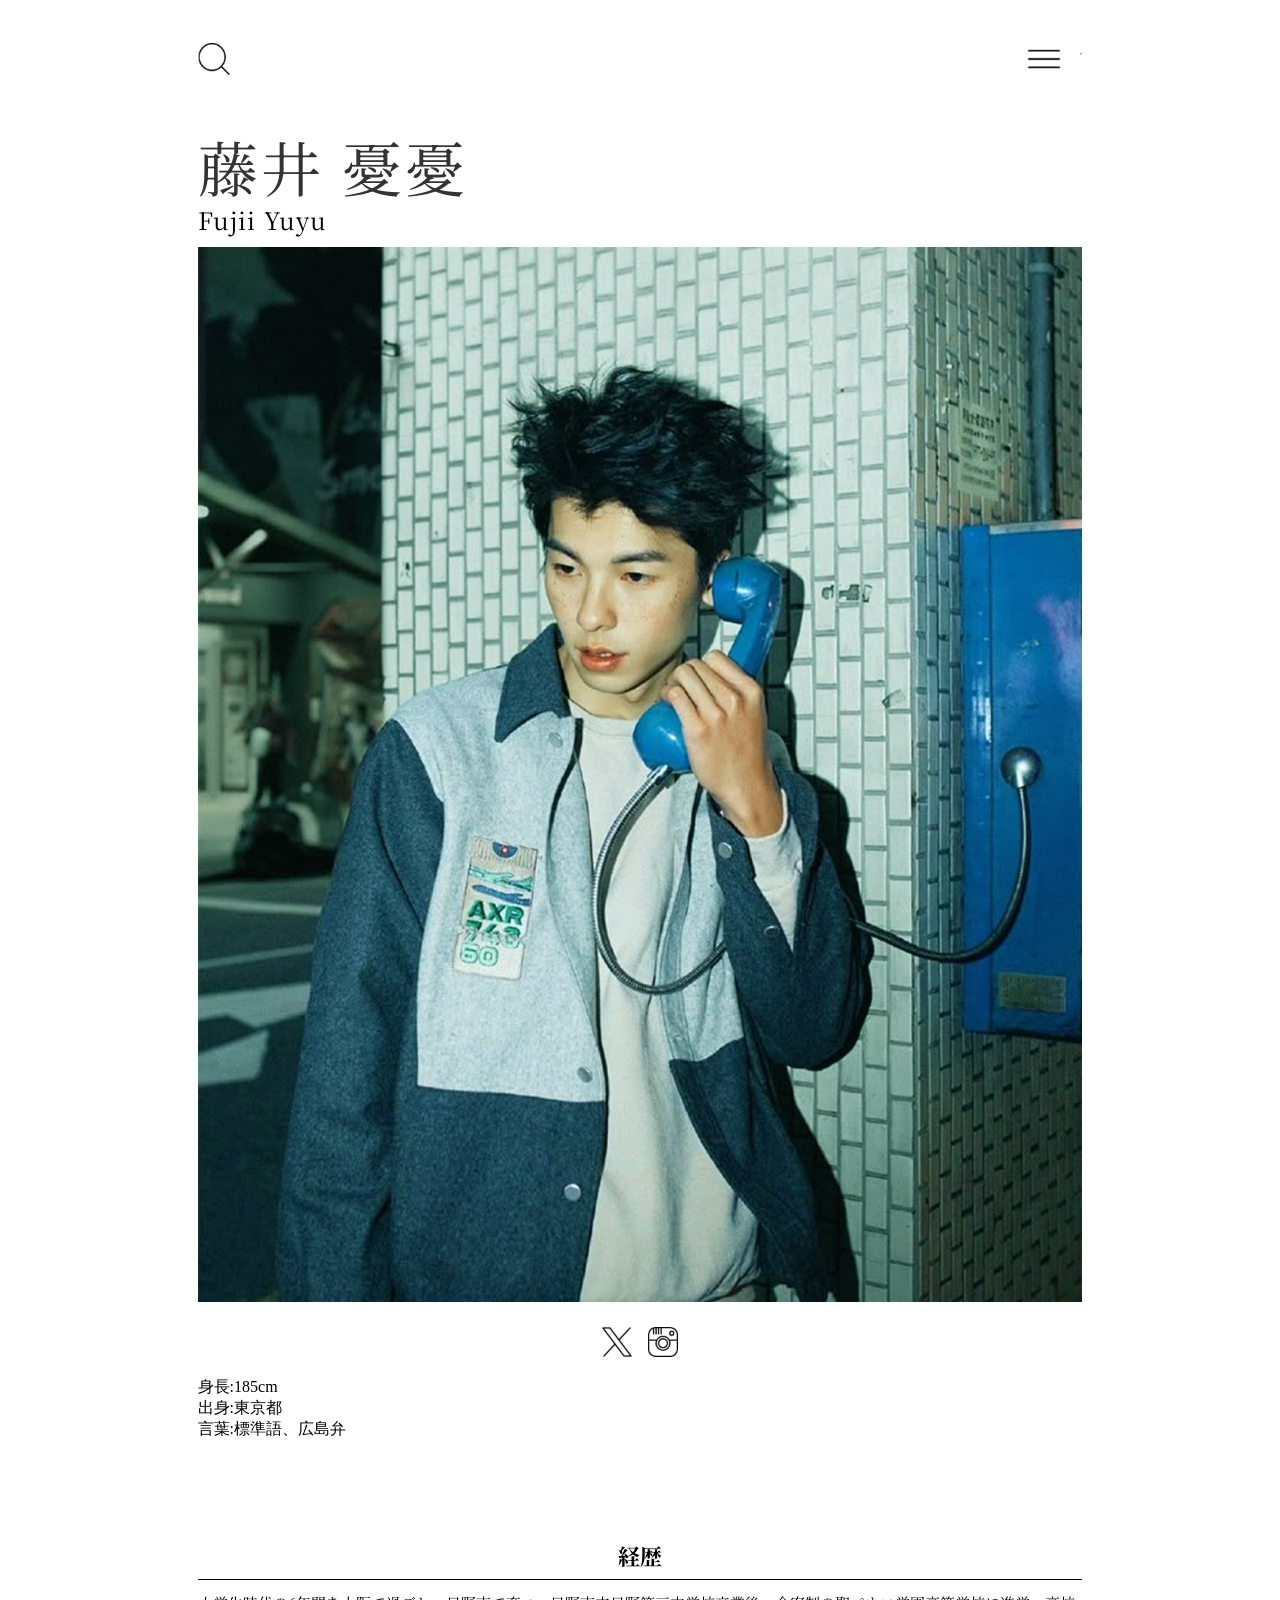
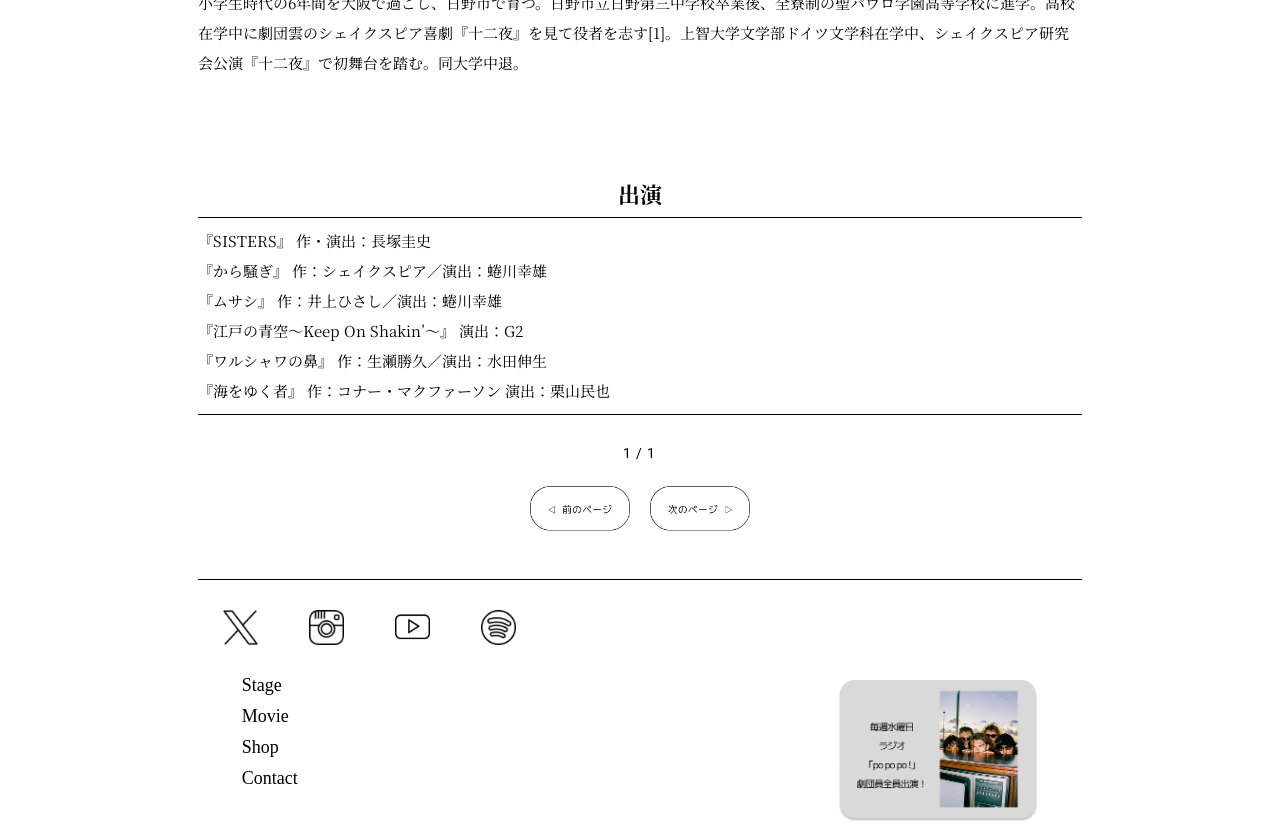
==== docs/index.html @ 7b4c2f34 "Add files via upload" ====
<!DOCT<!DOCTYPE html>
<html lang="ja">
<head>
  <meta charset="UTF-8">
  <meta name="viewport" content="width=device-width, initial-scale=1.0">
  <title>藤井憂憂サンプル</title>
<link rel="stylesheet" href="css/reset.css">
<link rel="stylesheet" href="css/style.css">
<link rel="preconnect" href="https://fonts.googleapis.com">
<link rel="preconnect" href="https://fonts.gstatic.com" crossorigin>
<link href="https://fonts.googleapis.com/css2?family=Noto+Sans+JP:wght@100..900&family=Noto+Serif+JP:wght@200..900&family=Roboto:ital,wght@0,100..900;1,100..900&display=swap" rel="stylesheet">
</head>
<body>
  <header>
   <h1>
    <a href="index.html" class="logo">
      <img src="img/logo2.png" alt="虫眼鏡">
    </a>
    <a href="index.html" class="logo">
      <img src="img/logo.png" alt="ハンバーガー">
    </a>
   </h1>
   <hr>
  </header>

<div class="hero">
  <h2>藤井 憂憂</h2>
  <p>Fujii Yuyu</p>
  <a href="#about">
    <img src="img/senzai.png" alt="宣材写真">
  </a>

 <div class="sns-icons">
  <a href="https://x.com/fujii_uu" target="_blank">
<img src="img/X.png" alt="x">
  </a>
  <a href="https://www.instagram.com/fujii_uu/" target="_blank">
   <img src="img/instagram.png" alt="instagram">
  </a>
 </div>

 <div class="profile-text">
  身長:185cm<br>
  出身:東京都<br>
  言葉:標準語、広島弁
 </div>

 <div class="profile-title">
  経歴
 </div>

 <div class="long-line"></div>
 
 <div class="profile-text career-text">
  小学生時代の6年間を大阪で過ごし、日野市で育つ。日野市立日野第三中学校卒業後、全寮制の聖パウロ学園高等学校に進学。高校在学中に劇団雲のシェイクスピア喜劇『十二夜』を見て役者を志す[1]。上智大学文学部ドイツ文学科在学中、シェイクスピア研究会公演『十二夜』で初舞台を踏む。同大学中退。
 </div>

  <div class="profile-title">
  出演
 </div>

 <div class="long-line"></div>

 <div class="profile-text career-text">
  『SISTERS』 作・演出：長塚圭史<br>
  『から騒ぎ』 作：シェイクスピア／演出：蜷川幸雄<br>
  『ムサシ』 作：井上ひさし／演出：蜷川幸雄<br>
  『江戸の青空～Keep On Shakin’～』 演出：G2<br>
  『ワルシャワの鼻』 作：生瀬勝久／演出：水田伸生<br>
  『海をゆく者』 作：コナー・マクファーソン 演出：栗山民也
 </div>

 <div class="long-line"></div>

<div class="page-number">
  <span class="roboto">1</span><span class="roboto"> / </span><span class="roboto">1</span>
</div>


<div class="page-navigation">
  <button class="nav-button prev" onclick="location.href='new-stage.html'">
    <img src="img/prev.png" alt="前のページへ">
  </button>
  <button class="nav-button next" onclick="location.href='new-stage.html'">
    <img src="img/next.png" alt="次のページへ">
  </button>
</div>


 <div class="long-line"></div>

 <div class="left-sns-icons">
  <a href="https://x.com/FUJII_UU" target="_blank">
   <img src="img/X.png" alt="x">
  </a>
  <a href="https://www.instagram.com/fujii_uu/" target="_blank">
    <img src="img/instagram.png" alt="instagram">
  </a>
  <a href="https://youtu.be/8ujiOyMPxug" target="_blank">
    <img src="img/youtube.png" alt="youtube">
  </a>
  <a href="https://open.spotify.com/intl-ja" target="_blank">
    <img src="img/spotify.png" alt="spotify">
  </a>
</div>



<div class="footer-layout">
  <div class="footer-links">
    <a href="#">Stage</a>
    <a href="#">Movie</a>
    <a href="#">Shop</a>
    <a href="#">Contact</a>
  </div>

  <div class="footer-image">
    <a href="https://x.com/FUJII_UU" target="_blank">
     <img src="img/rajio.png" alt="ラジオ">
    </a>
  </div>
</div>

</body> 
</html>
---- docs/css/style.css ----
@charset "UTF-8";


.sans {
  font-family: "Roboto", "Noto Sans JP", sans-serif;
}

.serif {
  font-family: "Roboto", "Noto Serif JP", serif;
}

header {
  display: flex;
  justify-content: space-between;
  align-items: center;
  width: 70%;
  margin: auto;
}

h1{
  display: flex;
  justify-content: space-between;
  align-items: center;
  width: 100%;
}
.logo {
  display: block;
}

.logo img {
  width: 70%;
  display: block;
  height: auto;
  margin-top: 10px;
}

.profile-text.career-text {
  font-family: 'Noto Serif JP', serif;
  font-size: 15px;
  line-height: 2;
}

.hero h2 {
  font-family: 'Noto Serif JP', serif;
  font-size: 60px;
  font-weight: 400;
  letter-spacing: 0.05em;
  line-height: 1.2;
  color: #333;
  text-align: left;
  margin-top: 30;
  margin-bottom: 0;
}

.hero p {
  font-family: 'Noto Serif JP', serif; /* 明朝体に */
  font-size: 24px;                    /* 好みのサイズに */
  font-weight: 400;                   /* 標準の太さ */
  color: black;                       /* 少し薄めのグレー */
  text-align: left;                /* 中央寄せ */
  margin-top: 0;                    /* 上の余白をなくす */
  margin-bottom: 10px;            /* 下の余白 */
  letter-spacing: 0.05em;           /* 文字間隔 */
}

.sns-icons {
  display: flex;
  justify-content: center; /* 真ん中寄せ */
  gap: 16px; /* アイコン同士の間隔 */
  margin: 20px 0;
}

.sns-icons img {
  width: 30px !important;
  height: auto !important;
  display: inline-block;
}


.reservation-buttons {
  display: flex;
  justify-content: center;
  align-items: center;
  gap: 16px;
  margin-top: 100px;
  margin-bottom: 40px;
  text-align: center;
}

.reserve-button {
  width: 200px !important;
  height: auto !important;
  max-width: 100%;
  display: block;
}

.hero {
  width: 70%;
  margin: 0 auto;
}



 .hero img{
  width: 100%;
  height: auto;
  display: block;
  margin: 5px auto 0;
}


 .story-text{
  margin-top: 10px;
  font-size: 15px;
  text-align: left;
  line-height: 2;
  font-family: "Noto Serif JP", serif;
 }

 .story-title,
 .profile-title {
  margin-top: 100px;
  font-size: 22px;
  font-weight: bold;
  font-family: "Noto Serif JP", serif;
  text-align: center;
 }
 .story-title {
  padding-top: 20px; /* margin-top の代わりに使う */
}

.cast-member {
  text-align: center;
  width: 22%;
  flex-shrink: 0;
  margin: 0;
  padding: 0;
}

.cast-images {
  display: flex;
  gap: 1vw;
  justify-content: center;
  margin-top: 30px;
  width: 100%;
  margin: 30px auto;
  flex-wrap: nowrap;
}

.cast-images img{
  width:100% ;
  height: auto;
  object-fit: cover;
  border-radius: 8px;
  margin: 0;
}

.cast-role {
  margin-top: 8px;
  font-size: 14px;
  font-weight: bold;
  font-family:"Noto Serif JP", serif;
}

.cast-name {
  font-size: 13px;
  color: black;
  font-family: "Noto Serif JP",serif;
}
 .long-line {
  width: 100%;
  height: 1px;
  background-color: black;
  margin: 8px 0;
 }


.centered-image {
  text-align: center;
  margin: 10% auto;
}

.centered-image img {
  width: 70%;
  height: auto;
  display: inline-block;
}

.bonus {
  text-align: center;
  margin: 10% auto;
}

.bonus img {
  width: 100%;
  height: auto;
  display: inline-block;
}







.page-number {
  font-family: "Roboto", sans-serif;
  text-align: center;
  font-size: 14px;
  color: black;
  margin-top: 30px;
  margin-bottom: 20px;
  letter-spacing: 1px;
}

.page-navigation {
  display: flex;
  justify-content: center;
  gap: 20px;
  margin-top: 10px;
}

.nav-button {
  background: none;
  border: none;
  cursor: pointer;
  padding: 0;
  margin-bottom: 40px;
}

.nav-button img {
  width: 100px; /* ボタン画像の大きさ調整 */
  height: auto;
  display: block;
}

.left-sns-icons {
  display: flex;
  gap: 4vw;
  align-items: center;
  justify-content: flex-start;
  margin-left: 20px;
  margin-top: 25px;
  margin-left: 25px;
}
.left-sns-icons img {
  width: 5vw;
  height: auto;
  max-width: 35px;
  min-width: 15px;
}

.short-line {
  width: 50%;
  height: 1px;
  background-color: black;
  margin: 8px 0;
  margin-top: 25px;
}

.footer-layout {
  display: flex;
  justify-content: space-between;
  align-items: flex-start;
  width: 90%;
  margin: 0 auto;
}

.footer-links {
  display: flex;
  flex-direction: column; /* 縦に並べる */
  gap: 10px;
  margin-top: 30px;
}

.footer-links a {
  text-decoration: none;
  color: black;
  transition: opacity 0.3s;
  font-size: 18px;
}

.footer-links a:hover {
  opacity: 0.7;
}

.footer-image {
  margin-top: 30px;
  padding-top: 0;
}
.footer-image img {
  width: 200px; /* 好みに応じて調整 */
  height: auto;
  display: block;
}



@media screen and (max-width: 600px) {
  .footer-layout {
    flex-direction: column;
    align-items: center;
    text-align: center;
  }

  .footer-image {
    margin-top: 20px;
  }
}
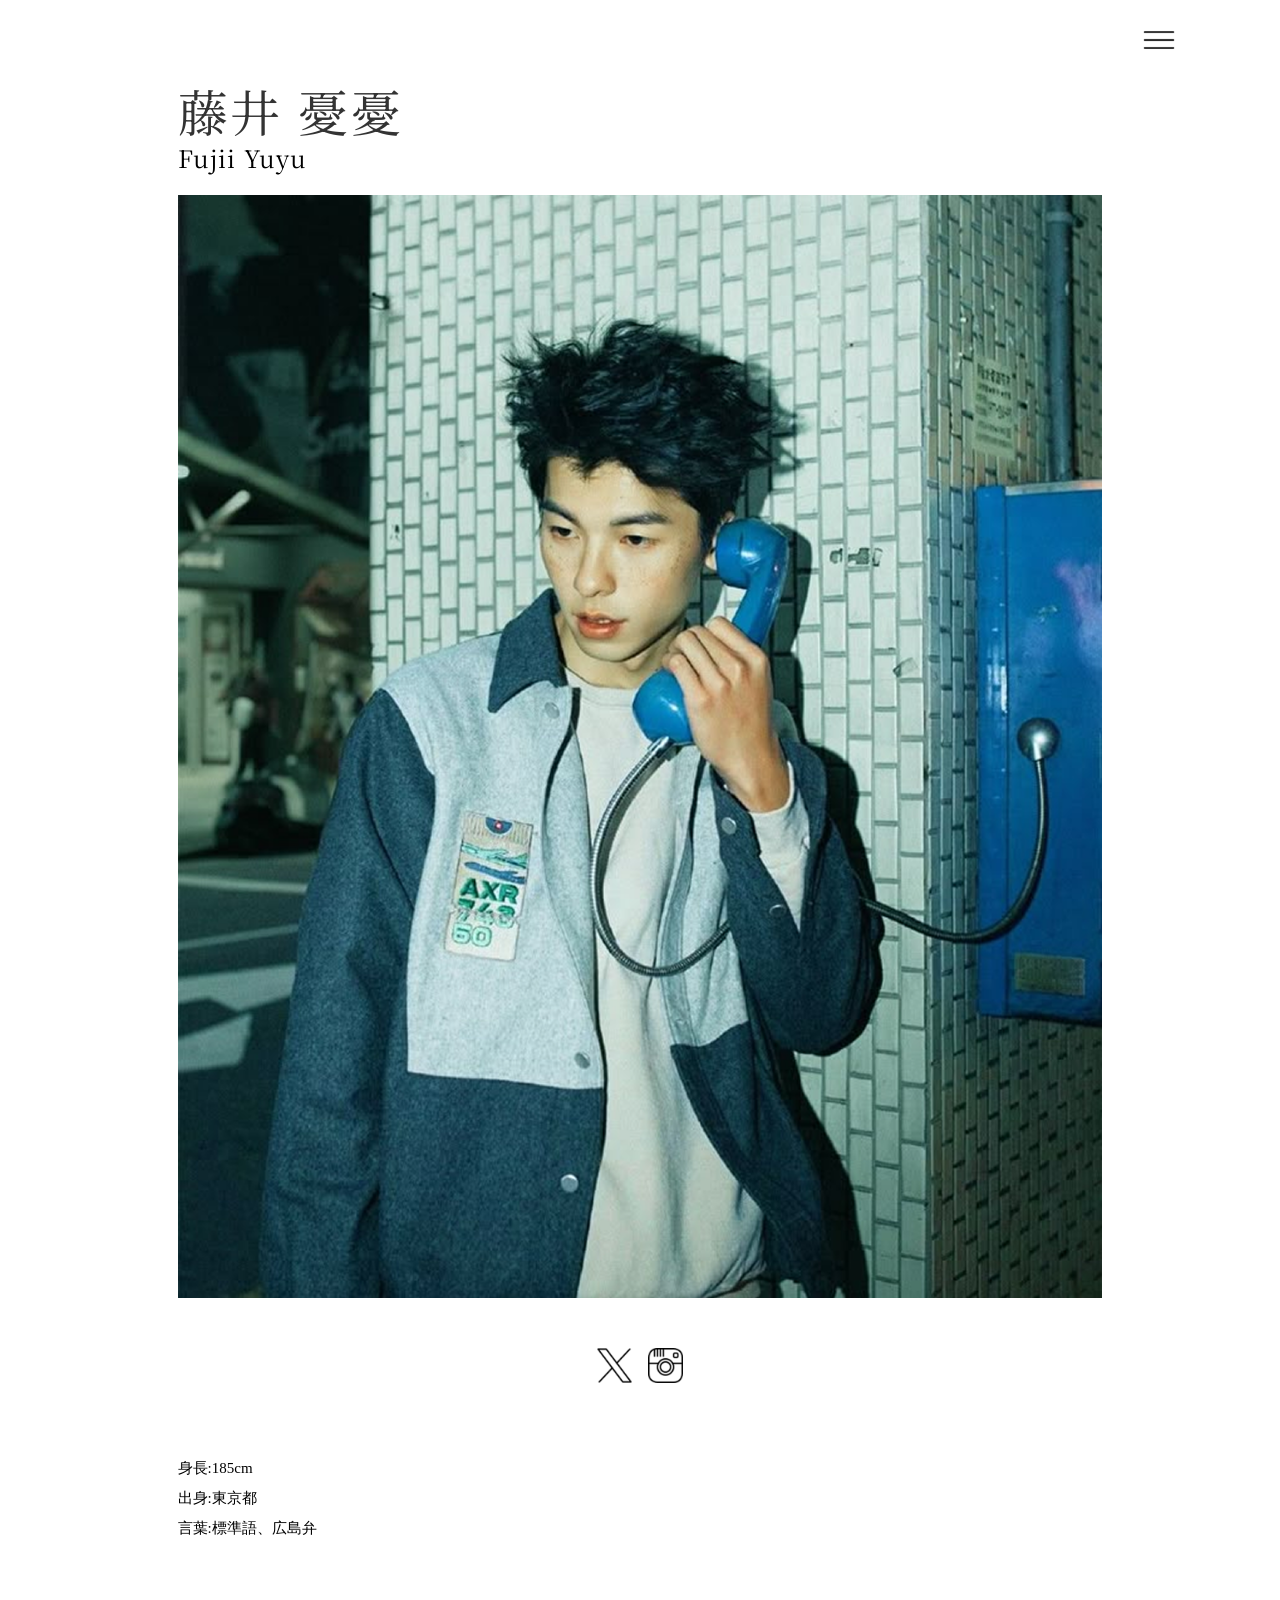
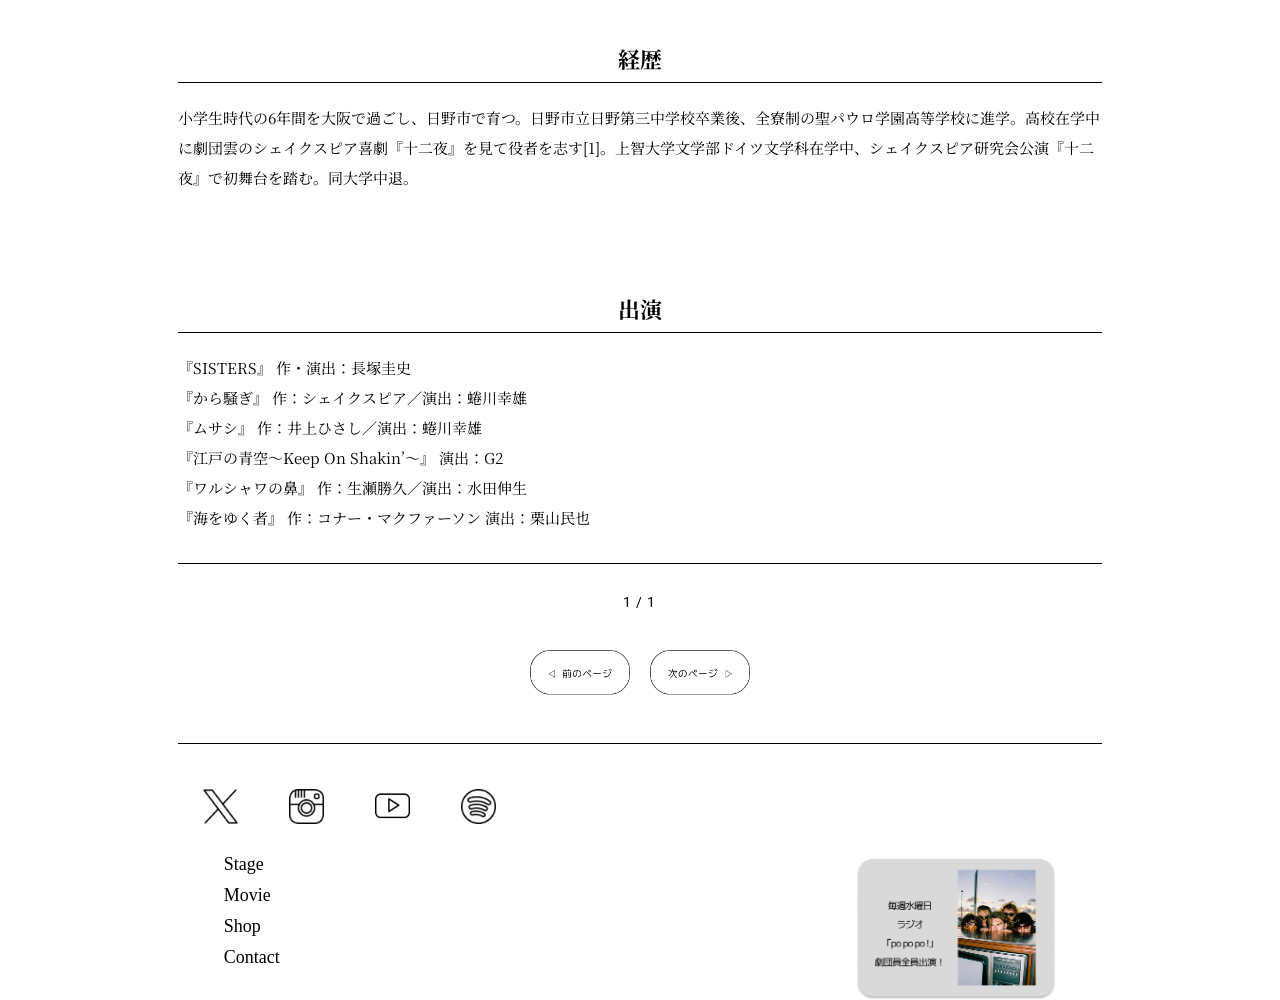
==== commit dd878664: "Add files via upload" ====
--- a/docs/index.html
+++ b/docs/index.html
@@ -9,19 +9,21 @@
 <link rel="preconnect" href="https://fonts.googleapis.com">
 <link rel="preconnect" href="https://fonts.gstatic.com" crossorigin>
 <link href="https://fonts.googleapis.com/css2?family=Noto+Sans+JP:wght@100..900&family=Noto+Serif+JP:wght@200..900&family=Roboto:ital,wght@0,100..900;1,100..900&display=swap" rel="stylesheet">
+<link rel="icon" href="img/favicon/favicon.ico" sizes="32x32">
+<link rel="icon" href="img/favicon/icon.svg" type="img/svg+xml">
+<link rel="apple-touch-icon" href="img/favicon/apple-touch-icon.png">
+<link rel="manifest" href="img/favicon/manifest.webmanifest">
 </head>
-<body>
-  <header>
-   <h1>
-    <a href="index.html" class="logo">
-      <img src="img/logo2.png" alt="虫眼鏡">
-    </a>
-    <a href="index.html" class="logo">
-      <img src="img/logo.png" alt="ハンバーガー">
-    </a>
-   </h1>
-   <hr>
-  </header>
+<body class="hero">
+ <header>
+  <button class="hamburger" aria-label="メニューを開く" aria-expanded="false">
+    <img src="img/logo.png" alt="ハンバーガー">
+  </button>
+   <nav class="nav-menu">
+    <a href="new-stage.html">最新公演</a></li>
+    <a href="index.html">劇団員</a></li>
+  </nav>
+ </header>
 
 <div class="hero">
   <h2>藤井 憂憂</h2>
@@ -51,7 +53,7 @@
 
  <div class="long-line"></div>
  
- <div class="profile-text career-text">
+ <div class="career-text">
   小学生時代の6年間を大阪で過ごし、日野市で育つ。日野市立日野第三中学校卒業後、全寮制の聖パウロ学園高等学校に進学。高校在学中に劇団雲のシェイクスピア喜劇『十二夜』を見て役者を志す[1]。上智大学文学部ドイツ文学科在学中、シェイクスピア研究会公演『十二夜』で初舞台を踏む。同大学中退。
  </div>
 
@@ -121,5 +123,19 @@
   </div>
 </div>
 
+<script>
+  document.addEventListener("DOMContentLoaded", function () {
+    const button = document.querySelector(".hamburger");
+    const menu = document.querySelector(".nav-menu");
+
+    button.addEventListener("click", function () {
+      menu.classList.toggle("active");
+      const expanded = button.getAttribute("aria-expanded") === "true";
+      button.setAttribute("aria-expanded", !expanded);
+    });
+  });
+</script>
+
 </body> 
-</html> +</html>
+
--- a/docs/css/style.css
+++ b/docs/css/style.css
@@ -11,16 +11,28 @@
 
 header {
   display: flex;
+  justify-content: flex-end;
+  align-items: center;
+  width: 100%;
+  padding-right: 20px;
+  margin: 0;
+}
+
+.hamburger {
+  background: none;
+  border: none;
+  cursor: pointer;
+  width: 50px;
+  height: 50px;
+  margin-left: auto;
+}
+
+
+
+h1{
+  display: flex;
   justify-content: space-between;
   align-items: center;
-  width: 70%;
-  margin: auto;
-}
-
-h1{
-  display: flex;
-  justify-content: space-between;
-  align-items: center;
   width: 100%;
 }
 .logo {
@@ -28,21 +40,32 @@
 }
 
 .logo img {
-  width: 70%;
+  width: 80%;
   display: block;
   height: auto;
   margin-top: 10px;
 }
 
-.profile-text.career-text {
-  font-family: 'Noto Serif JP', serif;
+
+.profile-text {
+  font-family: Noto Serif JP', serif';
   font-size: 15px;
   line-height: 2;
+  margin-bottom: 30px;
+  margin-top: 70px;  
+}
+
+.career-text {
+  font-family: "Noto Serif JP", serif; /* 明朝体にする */
+  font-size: 15px;
+  line-height: 2;
+  margin-bottom: 30px;
+  margin-top: 20px;
 }
 
 .hero h2 {
   font-family: 'Noto Serif JP', serif;
-  font-size: 60px;
+  font-size: 50px;
   font-weight: 400;
   letter-spacing: 0.05em;
   line-height: 1.2;
@@ -67,13 +90,19 @@
   display: flex;
   justify-content: center; /* 真ん中寄せ */
   gap: 16px; /* アイコン同士の間隔 */
-  margin: 20px 0;
-}
+  margin-top: 30px;
+}
+
+.sns-icons {
+  margin-top: 30px !important;
+}
+
 
 .sns-icons img {
-  width: 30px !important;
+  width: 35px !important;
   height: auto !important;
   display: inline-block;
+  margin-bottom: 100px;
 }
 
 
@@ -95,18 +124,19 @@
 }
 
 .hero {
-  width: 70%;
+  width: 85%;
   margin: 0 auto;
 }
 
 
 
- .hero img{
-  width: 100%;
-  height: auto;
-  display: block;
-  margin: 5px auto 0;
-}
+.hero img {
+  width: 100%;
+  height: auto;
+  display: block;
+  margin: 20px auto 0;
+}
+
 
 
  .story-text{
@@ -156,17 +186,22 @@
 }
 
 .cast-role {
-  margin-top: 8px;
-  font-size: 14px;
+  text-align: center !important;
+  margin-top: 3px !important;
+  margin-bottom: 3px !important;
+  font-size: 20px !important;
   font-weight: bold;
   font-family:"Noto Serif JP", serif;
 }
 
 .cast-name {
-  font-size: 13px;
-  color: black;
-  font-family: "Noto Serif JP",serif;
-}
+  text-align: center !important;
+  margin-top: 3px !important;
+  font-size: 15px !important;
+  font-weight: bold;
+  font-family:"Noto Serif JP", serif;
+}
+
  .long-line {
   width: 100%;
   height: 1px;
@@ -285,7 +320,7 @@
 }
 
 .footer-image {
-  margin-top: 30px;
+  margin-top: 15px;
   padding-top: 0;
 }
 .footer-image img {
@@ -296,14 +331,59 @@
 
 
 
+
+.nav-menu {
+  display: none;
+  flex-direction: column;
+  gap: 20px;
+  position: absolute;
+  top: 180px;
+  right: 0px;
+  transform: translate(-50%,-50%);
+  background-color: white;
+  padding: 40px;
+  border-radius: 10px;
+  box-shadow: 0 0 10px rgba(0, 0, 0, 0.2);
+  z-index: 999;
+  text-align: center;
+}
+
+.nav-menu.active {
+ display: flex; 
+}
+
+.nav-menu a {
+  color: black;
+  text-decoration: none;
+  font-size: 20px;
+  font-weight: bold;
+}
+
+.nav-menu a:hover {
+  color: blue;
+}
+
 @media screen and (max-width: 600px) {
-  .footer-layout {
-    flex-direction: column;
-    align-items: center;
-    text-align: center;
-  }
-
-  .footer-image {
-    margin-top: 20px;
-  }
-}+  .profile-text,
+  .story-text {
+    font-size: 12px !important;
+  }
+
+  .cast-role {
+    font-size: 18px !important;
+  }
+
+  .cast-name {
+    font-size: 14px !important;
+  }
+
+  .cast-member {
+    width: 45%;
+    margin-bottom: 20px;
+  }
+
+  .cast-images {
+    flex-wrap: wrap;
+    justify-content: center;
+  }
+}
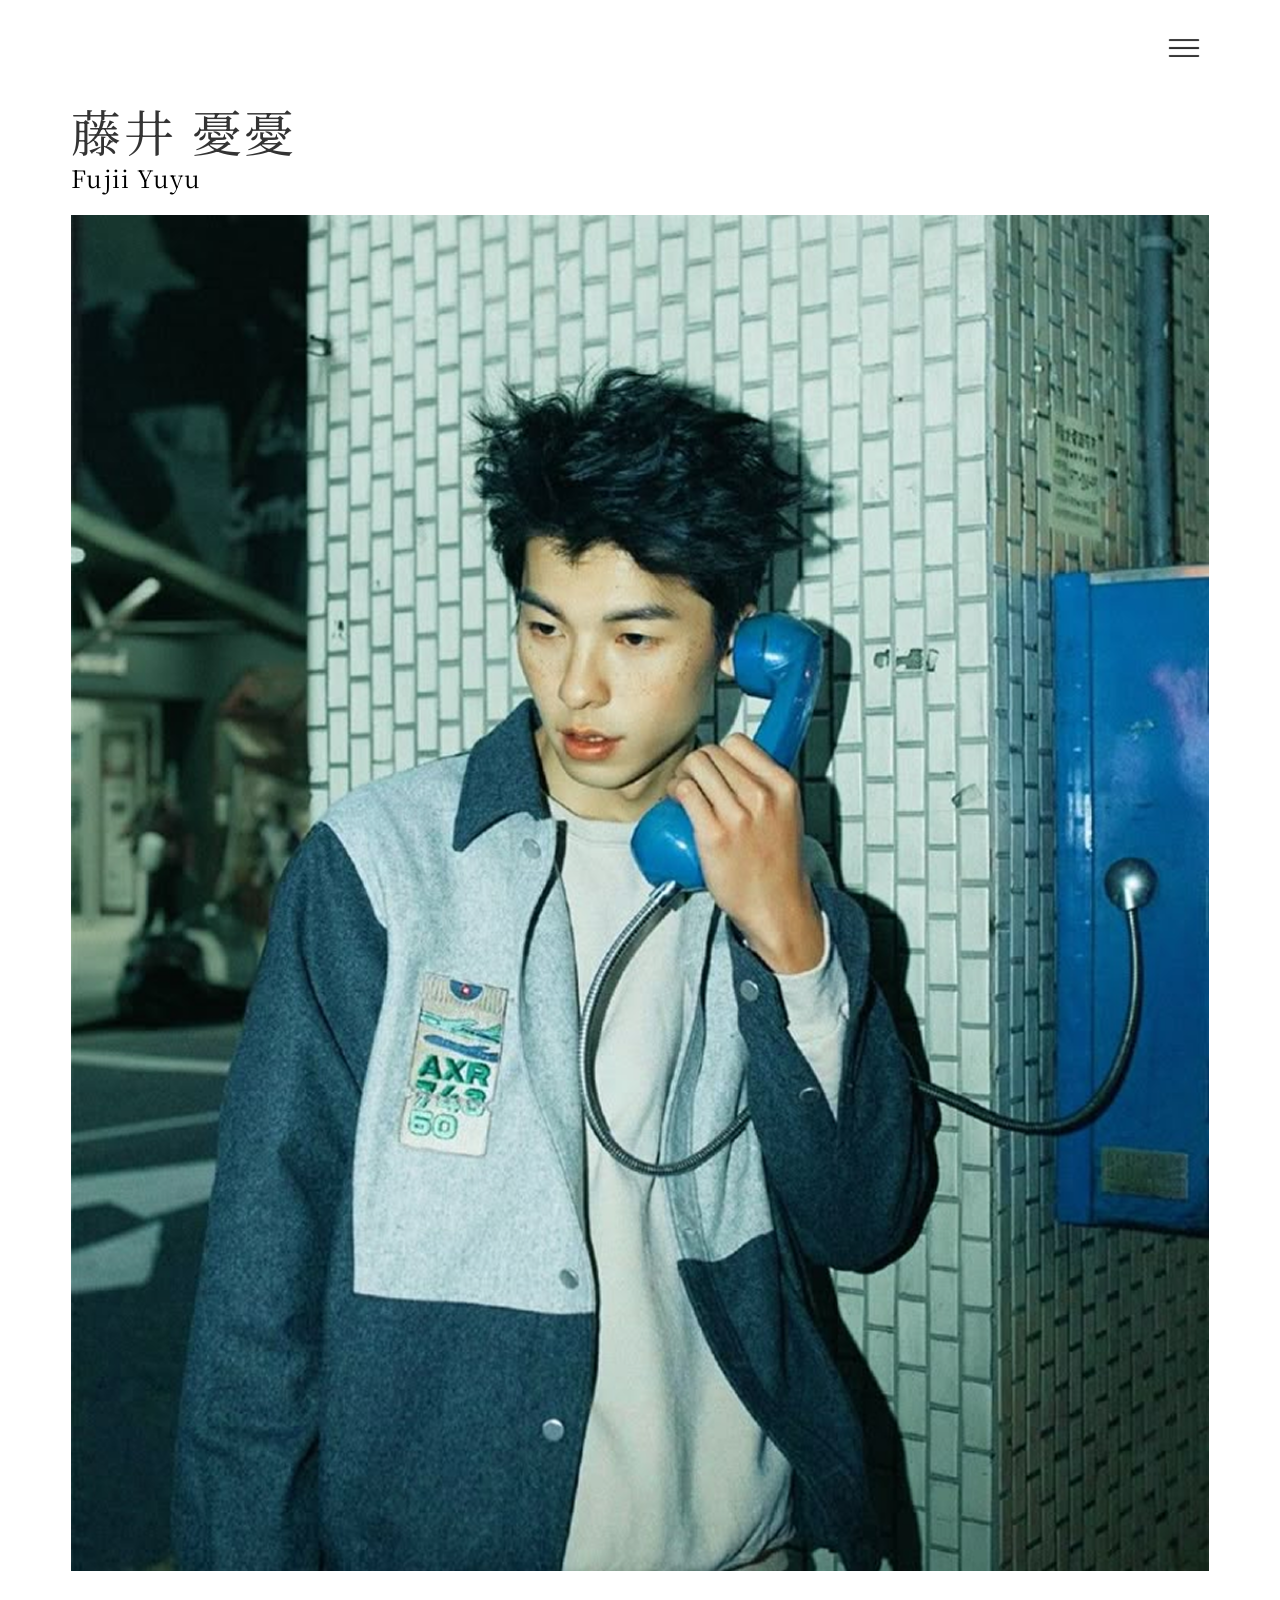
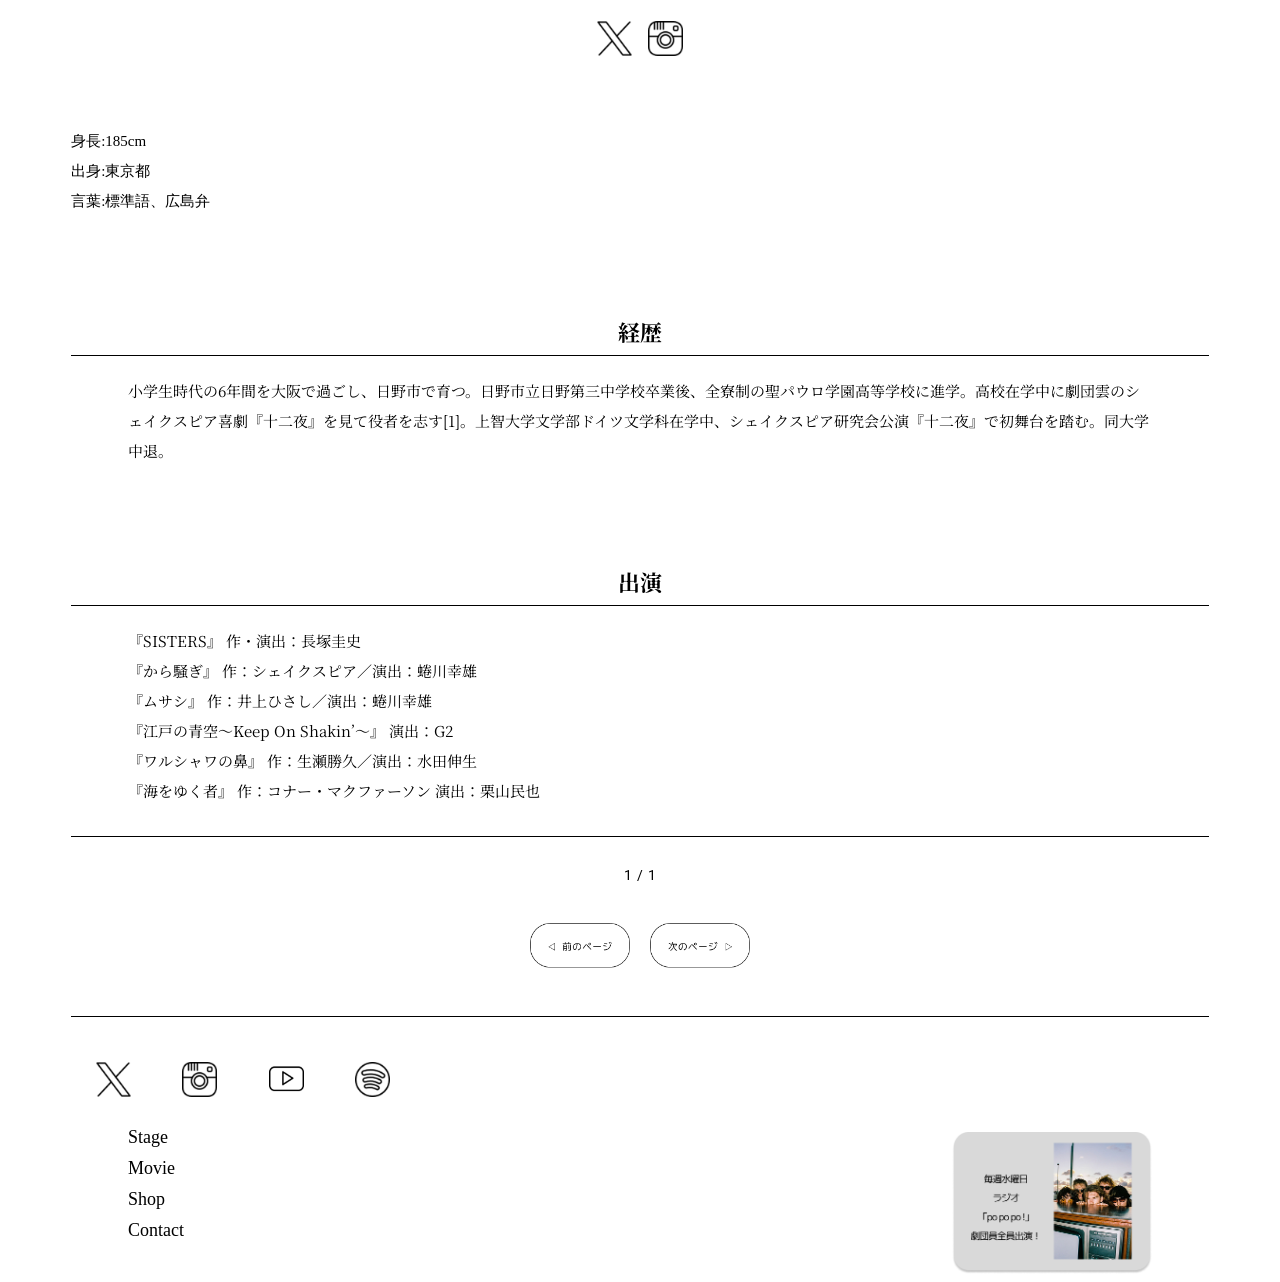
==== commit a790d7c7: "Add files via upload" ====
--- a/docs/index.html
+++ b/docs/index.html
@@ -1,4 +1,4 @@
-<!DOCT<!DOCTYPE html>
+<!DOCTYPE html>
 <html lang="ja">
 <head>
   <meta charset="UTF-8">
@@ -14,18 +14,18 @@
 <link rel="apple-touch-icon" href="img/favicon/apple-touch-icon.png">
 <link rel="manifest" href="img/favicon/manifest.webmanifest">
 </head>
-<body class="hero">
- <header>
-  <button class="hamburger" aria-label="メニューを開く" aria-expanded="false">
-    <img src="img/logo.png" alt="ハンバーガー">
-  </button>
-   <nav class="nav-menu">
-    <a href="new-stage.html">最新公演</a></li>
-    <a href="index.html">劇団員</a></li>
-  </nav>
- </header>
 
 <div class="hero">
+  <header>
+    <button class="hamburger" aria-label="メニューを開く" aria-expanded="false">
+      <img src="img/logo.png" alt="ハンバーガー">
+    </button>
+    <nav class="nav-menu">
+      <a href="new-stage.html">最新公演</a>
+      <a href="index.html">劇団員</a>
+    </nav>
+  </header>
+
   <h2>藤井 憂憂</h2>
   <p>Fujii Yuyu</p>
   <a href="#about">
@@ -51,7 +51,10 @@
   経歴
  </div>
 
- <div class="long-line"></div>
+
+<div class="long-line"></div>
+
+
  
  <div class="career-text">
   小学生時代の6年間を大阪で過ごし、日野市で育つ。日野市立日野第三中学校卒業後、全寮制の聖パウロ学園高等学校に進学。高校在学中に劇団雲のシェイクスピア喜劇『十二夜』を見て役者を志す[1]。上智大学文学部ドイツ文学科在学中、シェイクスピア研究会公演『十二夜』で初舞台を踏む。同大学中退。
@@ -63,6 +66,7 @@
 
  <div class="long-line"></div>
 
+
  <div class="profile-text career-text">
   『SISTERS』 作・演出：長塚圭史<br>
   『から騒ぎ』 作：シェイクスピア／演出：蜷川幸雄<br>
@@ -72,24 +76,26 @@
   『海をゆく者』 作：コナー・マクファーソン 演出：栗山民也
  </div>
 
- <div class="long-line"></div>
-
-<div class="page-number">
-  <span class="roboto">1</span><span class="roboto"> / </span><span class="roboto">1</span>
-</div>
+  <div class="long-line"></div>
 
 
-<div class="page-navigation">
+ <div class="page-number">
+  <span class="roboto">1</span><span class="roboto"> / </span><span class="roboto">1</span>
+ </div>
+
+
+ <div class="page-navigation">
   <button class="nav-button prev" onclick="location.href='new-stage.html'">
     <img src="img/prev.png" alt="前のページへ">
   </button>
   <button class="nav-button next" onclick="location.href='new-stage.html'">
     <img src="img/next.png" alt="次のページへ">
   </button>
-</div>
+ </div>
+
+  <div class="long-line"></div>
 
 
- <div class="long-line"></div>
 
  <div class="left-sns-icons">
   <a href="https://x.com/FUJII_UU" target="_blank">
@@ -136,6 +142,7 @@
   });
 </script>
 
+</div>
 </body> 
 </html>
 
--- a/docs/css/style.css
+++ b/docs/css/style.css
@@ -40,7 +40,7 @@
 }
 
 .logo img {
-  width: 80%;
+  width: 85%;
   display: block;
   height: auto;
   margin-top: 10px;
@@ -53,15 +53,18 @@
   line-height: 2;
   margin-bottom: 30px;
   margin-top: 70px;  
+  width: 95%;
 }
 
 .career-text {
-  font-family: "Noto Serif JP", serif; /* 明朝体にする */
+  width: 90%;
+  margin: 20px auto 30px;
+  font-family: "Noto Serif JP", serif;
   font-size: 15px;
   line-height: 2;
-  margin-bottom: 30px;
-  margin-top: 20px;
-}
+  text-align: left; /* ←お好みで center に変更可 */
+}
+
 
 .hero h2 {
   font-family: 'Noto Serif JP', serif;
@@ -124,10 +127,15 @@
 }
 
 .hero {
-  width: 85%;
+  width: 90%;
   margin: 0 auto;
 }
 
+.long-line {
+  height: 1px;
+  background-color: black;
+  margin: 8px 0;
+}
 
 
 .hero img {
@@ -139,13 +147,15 @@
 
 
 
- .story-text{
-  margin-top: 10px;
+.story-text {
+  width: 90%;
+  margin: 10px auto; /* auto にすることで中央寄せになる */
   font-size: 15px;
   text-align: left;
   line-height: 2;
   font-family: "Noto Serif JP", serif;
- }
+}
+
 
  .story-title,
  .profile-title {
@@ -368,6 +378,9 @@
   .story-text {
     font-size: 12px !important;
   }
+  .career-text {
+    font-size: 12px;
+  }
 
   .cast-role {
     font-size: 18px !important;
